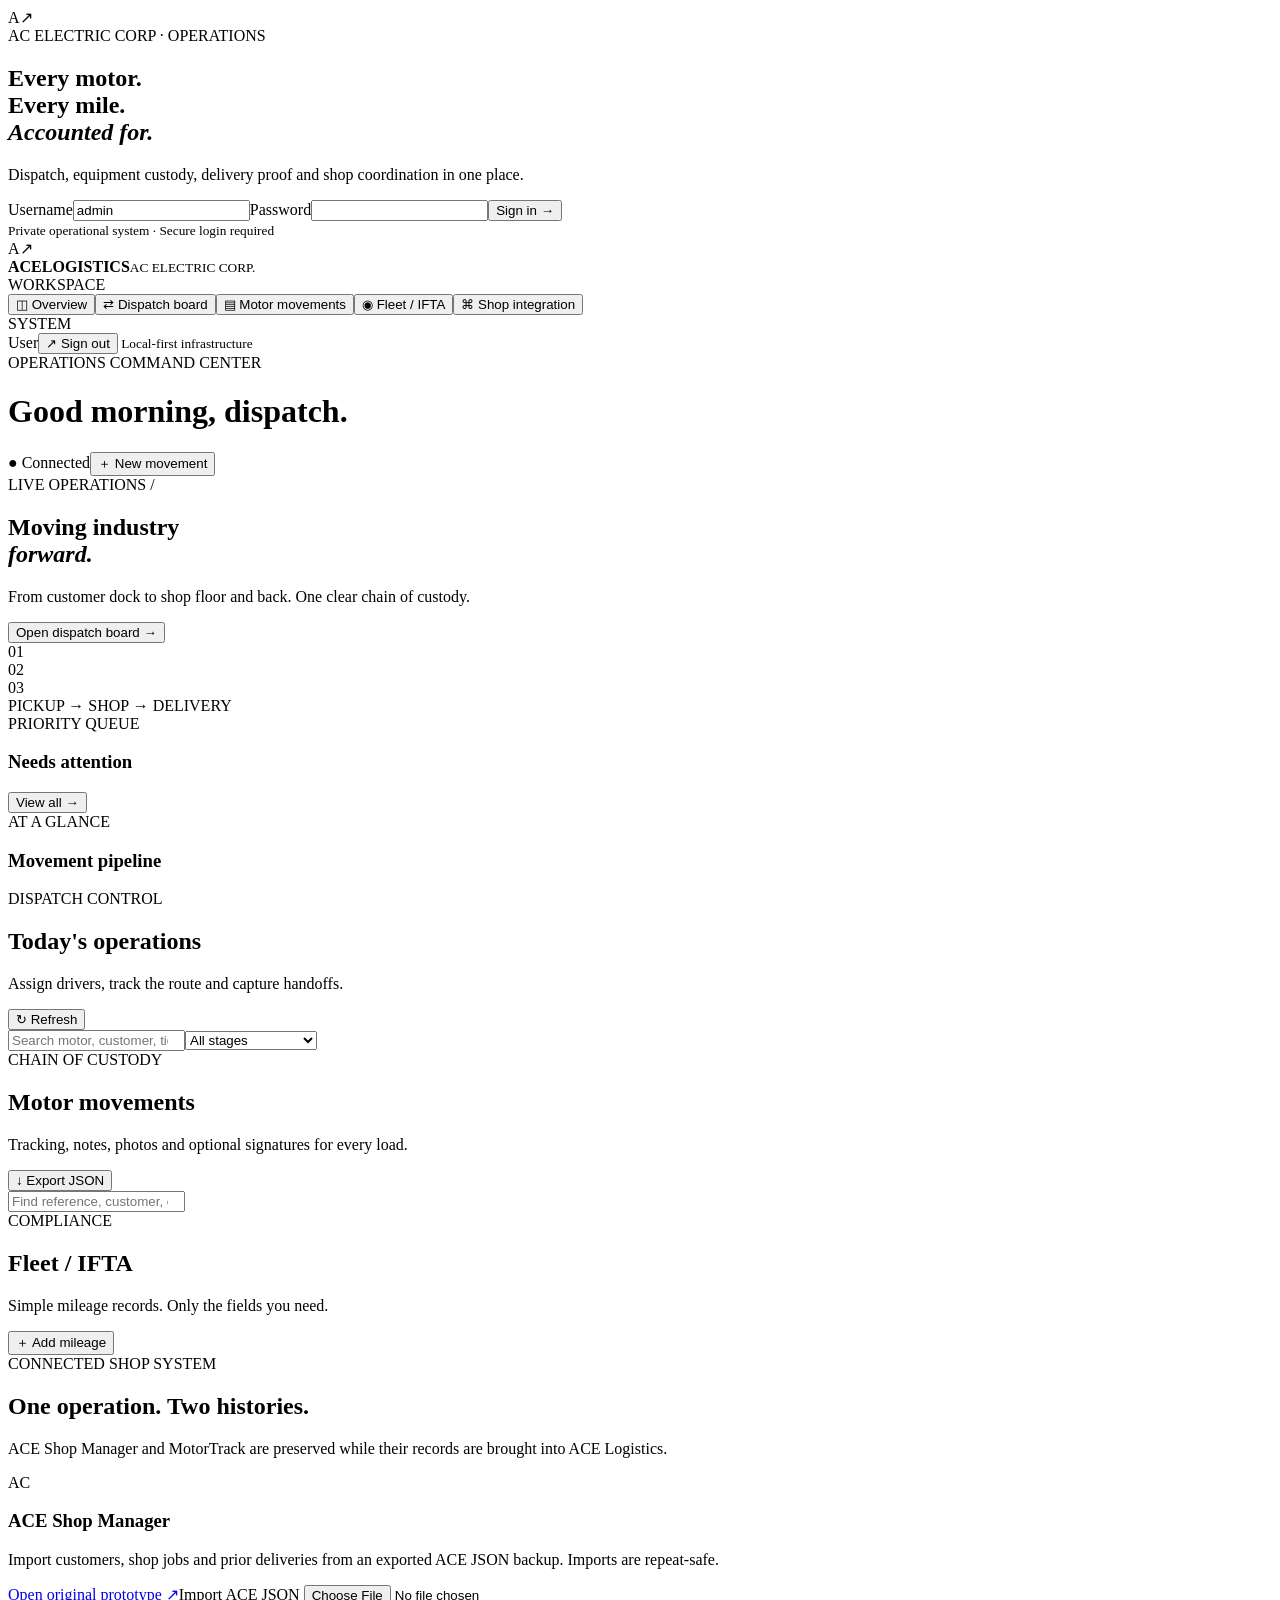
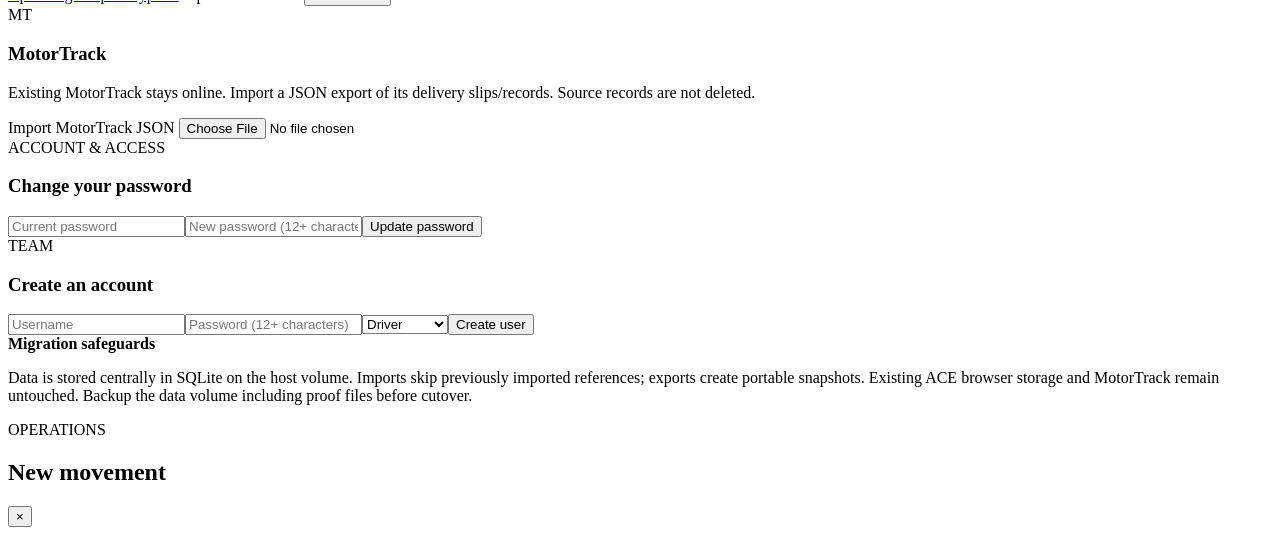
==== logistics/static/index.html @ e7359cd9 "Add ACE Logistics: static/index.html" ====
<!DOCTYPE html><html lang="en"><head><meta charset="utf-8"><meta name="viewport" content="width=device-width, initial-scale=1, viewport-fit=cover"><meta name="theme-color" content="#0b1528"><title>ACE Logistics | Motor Movements</title><link rel="manifest" href="manifest.json"><link rel="stylesheet" href="styles.css"></head>
<body>
<section id="login" class="login-screen"><div class="login-card"><div class="logo-big">A<span>↗</span></div><div class="eyebrow">AC ELECTRIC CORP · OPERATIONS</div><h1>Every motor.<br>Every mile.<br><em>Accounted for.</em></h1><p>Dispatch, equipment custody, delivery proof and shop coordination in one place.</p><form id="login-form"><label>Username<input name="username" value="admin" autocomplete="username" required></label><label>Password<input name="password" type="password" autocomplete="current-password" required></label><button class="accent" type="submit">Sign in <span>→</span></button></form><div id="login-msg" class="error"></div><small>Private operational system · Secure login required</small></div></section>
<div id="shell" class="shell hidden">
<aside class="sidebar"><div class="wordmark"><div class="logo">A<span>↗</span></div><div><strong>ACE<span>LOGISTICS</span></strong><small>AC ELECTRIC CORP.</small></div></div><div class="nav-label">WORKSPACE</div><nav id="nav"><button class="nav active" data-view="overview"><span class="nav-icon">◫</span> Overview</button><button class="nav" data-view="dispatch"><span class="nav-icon">⇄</span> Dispatch board</button><button class="nav" data-view="movements"><span class="nav-icon">▤</span> Motor movements</button><button class="nav" data-view="ifta"><span class="nav-icon">◉</span> Fleet / IFTA</button><button class="nav" data-view="connections"><span class="nav-icon">⌘</span> Shop integration</button></nav><div class="nav-label footer-label">SYSTEM</div><div class="sidebar-footer"><span id="whoami">User</span><button id="logout" title="Sign out">↗ Sign out</button><small><span class="pulse"></span> Local-first infrastructure</small></div></aside>
<main class="main"><header class="topbar"><div><div class="eyebrow" id="subtitle">OPERATIONS COMMAND CENTER</div><h1 id="page-title">Good morning, dispatch.</h1></div><div class="top-actions"><span id="connection" class="connection">● Connected</span><button id="add-button" class="accent">＋ New movement</button></div></header>
<div class="content">
<section class="page" data-page="overview"><div class="hero"><div><div class="eyebrow">LIVE OPERATIONS / <span id="today"></span></div><h2>Moving industry<br><em>forward.</em></h2><p>From customer dock to shop floor and back. One clear chain of custody.</p><button class="hero-action" data-go="dispatch">Open dispatch board →</button></div><div class="hero-art"><div class="route-graphic"><span>01<span class="route-dot"></span></span><div class="route-line"></div><span>02<span class="route-dot on"></span></span><div class="route-line"></div><span>03<span class="route-dot"></span></span></div><div class="route-caption">PICKUP <span>→</span> SHOP <span>→</span> DELIVERY</div></div></div><div class="metrics" id="metrics"></div><div class="two-columns"><div class="panel"><div class="panel-heading"><div><div class="eyebrow">PRIORITY QUEUE</div><h3>Needs attention</h3></div><button class="text-link" data-go="movements">View all →</button></div><div id="priority-list"></div></div><div class="panel"><div class="panel-heading"><div><div class="eyebrow">AT A GLANCE</div><h3>Movement pipeline</h3></div></div><div id="pipeline"></div></div></div></section>
<section class="page hidden" data-page="dispatch"><div class="section-heading"><div><div class="eyebrow">DISPATCH CONTROL</div><h2>Today's operations</h2><p>Assign drivers, track the route and capture handoffs.</p></div><button class="outlined" id="dispatch-refresh">↻ Refresh</button></div><div class="filters"><input id="dispatch-search" type="search" placeholder="Search motor, customer, ticket, driver..."><select id="dispatch-filter"><option value="">All stages</option><option>Scheduled</option><option>Dispatched</option><option>En Route Pickup</option><option>Picked Up</option><option>At Shop</option><option>Ready for Delivery</option><option>Out for Delivery</option><option>Delivered</option><option>Exception</option></select></div><div id="dispatch-board" class="dispatch-board"></div></section>
<section class="page hidden" data-page="movements"><div class="section-heading"><div><div class="eyebrow">CHAIN OF CUSTODY</div><h2>Motor movements</h2><p>Tracking, notes, photos and optional signatures for every load.</p></div><button class="outlined" id="export-data">↓ Export JSON</button></div><div class="filters"><input id="movement-search" type="search" placeholder="Find reference, customer, equipment..." /></div><div id="movement-table" class="panel table-wrap"></div></section>
<section class="page hidden" data-page="ifta"><div class="section-heading"><div><div class="eyebrow">COMPLIANCE</div><h2>Fleet / IFTA</h2><p>Simple mileage records. Only the fields you need.</p></div><button class="accent" id="new-ifta">＋ Add mileage</button></div><div id="ifta-list" class="panel"></div></section>
<section class="page hidden" data-page="connections"><div class="section-heading"><div><div class="eyebrow">CONNECTED SHOP SYSTEM</div><h2>One operation. Two histories.</h2><p>ACE Shop Manager and MotorTrack are preserved while their records are brought into ACE Logistics.</p></div></div><div class="integration-grid"><div class="panel integration"><span class="integration-icon">AC</span><h3>ACE Shop Manager</h3><p>Import customers, shop jobs and prior deliveries from an exported ACE JSON backup. Imports are repeat-safe.</p><a href="https://ddsheppard1984.github.io/ace-shop-manager/" target="_blank" rel="noopener noreferrer">Open original prototype ↗</a><label class="file-label">Import ACE JSON <input id="ace-import" type="file" accept="application/json,.json"></label></div><div class="panel integration"><span class="integration-icon">MT</span><h3>MotorTrack</h3><p>Existing MotorTrack stays online. Import a JSON export of its delivery slips/records. Source records are not deleted.</p><label class="file-label">Import MotorTrack JSON <input id="motortrack-import" type="file" accept="application/json,.json"></label></div></div><div class="panel"><div class="panel-heading"><div><div class="eyebrow">ACCOUNT & ACCESS</div><h3>Change your password</h3></div></div><form id="password-form" class="inline-form"><input type="password" name="current_password" placeholder="Current password" required><input type="password" name="new_password" placeholder="New password (12+ characters)" minlength="12" required><button class="outlined">Update password</button></form></div><div class="panel admin-only"><div class="panel-heading"><div><div class="eyebrow">TEAM</div><h3>Create an account</h3></div></div><form id="user-form" class="inline-form"><input name="username" placeholder="Username" required><input name="password" type="password" placeholder="Password (12+ characters)" minlength="12" required><select name="role"><option value="driver">Driver</option><option value="dispatcher">Dispatcher</option><option value="viewer">Viewer</option><option value="admin">Admin</option></select><button class="outlined">Create user</button></form></div><div class="panel small-note"><strong>Migration safeguards</strong><p>Data is stored centrally in SQLite on the host volume. Imports skip previously imported references; exports create portable snapshots. Existing ACE browser storage and MotorTrack remain untouched. Backup the data volume including proof files before cutover.</p></div></section>
</div></main></div>
<div id="modal" class="modal hidden"><div class="modal-shade" data-close></div><div class="modal-panel"><header><div><div class="eyebrow" id="modal-subtitle">OPERATIONS</div><h2 id="modal-title">New movement</h2></div><button class="close" data-close aria-label="Close dialog">×</button></header><div id="modal-body"></div></div></div><div id="toast" class="toast hidden"></div><script src="app.js" defer></script></body></html>
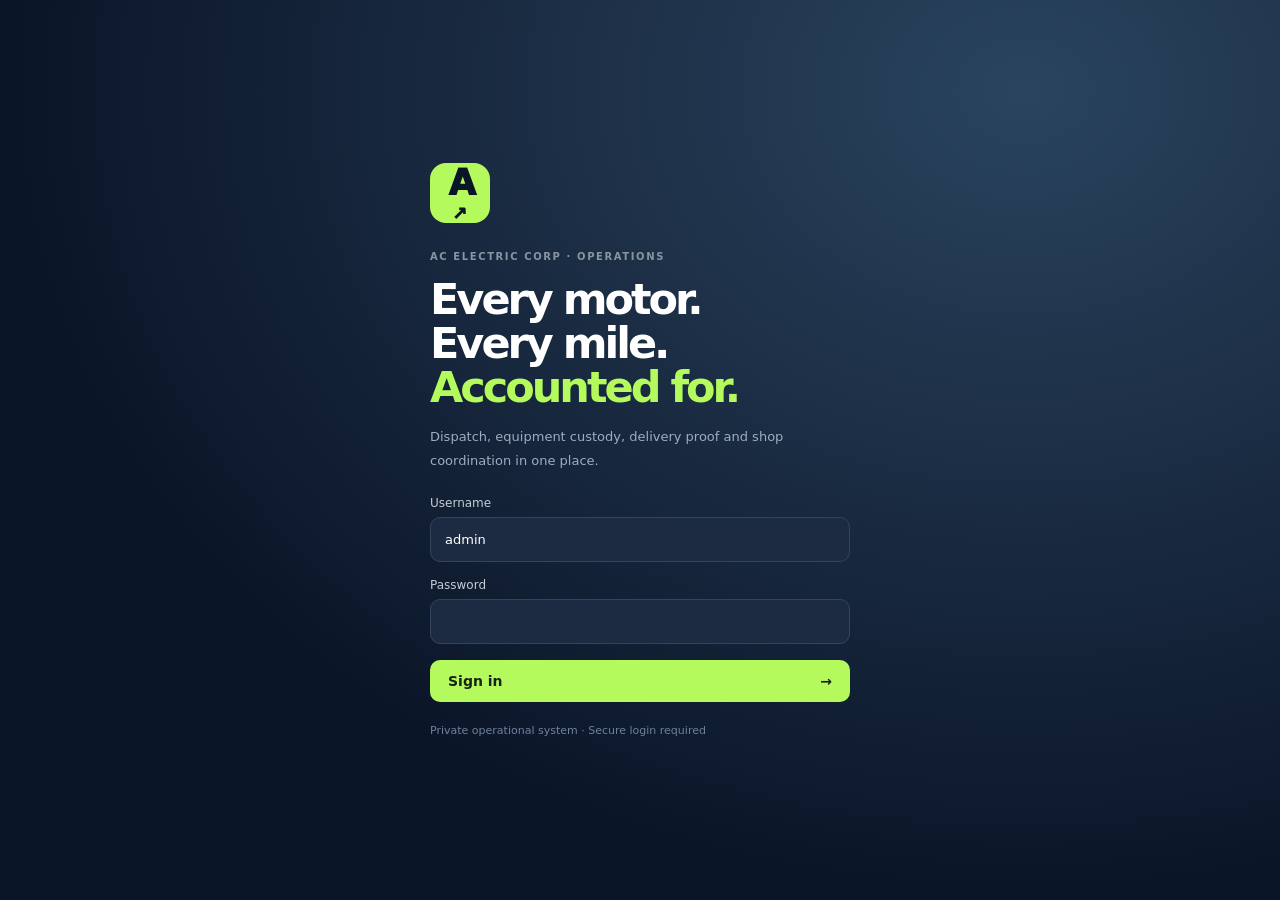
==== commit 3c430fcd: "Update password form to eight character minimum" ====
--- a/logistics/static/index.html
+++ b/logistics/static/index.html
@@ -9,6 +9,6 @@
 <section class="page hidden" data-page="dispatch"><div class="section-heading"><div><div class="eyebrow">DISPATCH CONTROL</div><h2>Today's operations</h2><p>Assign drivers, track the route and capture handoffs.</p></div><button class="outlined" id="dispatch-refresh">↻ Refresh</button></div><div class="filters"><input id="dispatch-search" type="search" placeholder="Search motor, customer, ticket, driver..."><select id="dispatch-filter"><option value="">All stages</option><option>Scheduled</option><option>Dispatched</option><option>En Route Pickup</option><option>Picked Up</option><option>At Shop</option><option>Ready for Delivery</option><option>Out for Delivery</option><option>Delivered</option><option>Exception</option></select></div><div id="dispatch-board" class="dispatch-board"></div></section>
 <section class="page hidden" data-page="movements"><div class="section-heading"><div><div class="eyebrow">CHAIN OF CUSTODY</div><h2>Motor movements</h2><p>Tracking, notes, photos and optional signatures for every load.</p></div><button class="outlined" id="export-data">↓ Export JSON</button></div><div class="filters"><input id="movement-search" type="search" placeholder="Find reference, customer, equipment..." /></div><div id="movement-table" class="panel table-wrap"></div></section>
 <section class="page hidden" data-page="ifta"><div class="section-heading"><div><div class="eyebrow">COMPLIANCE</div><h2>Fleet / IFTA</h2><p>Simple mileage records. Only the fields you need.</p></div><button class="accent" id="new-ifta">＋ Add mileage</button></div><div id="ifta-list" class="panel"></div></section>
-<section class="page hidden" data-page="connections"><div class="section-heading"><div><div class="eyebrow">CONNECTED SHOP SYSTEM</div><h2>One operation. Two histories.</h2><p>ACE Shop Manager and MotorTrack are preserved while their records are brought into ACE Logistics.</p></div></div><div class="integration-grid"><div class="panel integration"><span class="integration-icon">AC</span><h3>ACE Shop Manager</h3><p>Import customers, shop jobs and prior deliveries from an exported ACE JSON backup. Imports are repeat-safe.</p><a href="https://ddsheppard1984.github.io/ace-shop-manager/" target="_blank" rel="noopener noreferrer">Open original prototype ↗</a><label class="file-label">Import ACE JSON <input id="ace-import" type="file" accept="application/json,.json"></label></div><div class="panel integration"><span class="integration-icon">MT</span><h3>MotorTrack</h3><p>Existing MotorTrack stays online. Import a JSON export of its delivery slips/records. Source records are not deleted.</p><label class="file-label">Import MotorTrack JSON <input id="motortrack-import" type="file" accept="application/json,.json"></label></div></div><div class="panel"><div class="panel-heading"><div><div class="eyebrow">ACCOUNT & ACCESS</div><h3>Change your password</h3></div></div><form id="password-form" class="inline-form"><input type="password" name="current_password" placeholder="Current password" required><input type="password" name="new_password" placeholder="New password (12+ characters)" minlength="12" required><button class="outlined">Update password</button></form></div><div class="panel admin-only"><div class="panel-heading"><div><div class="eyebrow">TEAM</div><h3>Create an account</h3></div></div><form id="user-form" class="inline-form"><input name="username" placeholder="Username" required><input name="password" type="password" placeholder="Password (12+ characters)" minlength="12" required><select name="role"><option value="driver">Driver</option><option value="dispatcher">Dispatcher</option><option value="viewer">Viewer</option><option value="admin">Admin</option></select><button class="outlined">Create user</button></form></div><div class="panel small-note"><strong>Migration safeguards</strong><p>Data is stored centrally in SQLite on the host volume. Imports skip previously imported references; exports create portable snapshots. Existing ACE browser storage and MotorTrack remain untouched. Backup the data volume including proof files before cutover.</p></div></section>
+<section class="page hidden" data-page="connections"><div class="section-heading"><div><div class="eyebrow">CONNECTED SHOP SYSTEM</div><h2>One operation. Two histories.</h2><p>ACE Shop Manager and MotorTrack are preserved while their records are brought into ACE Logistics.</p></div></div><div class="integration-grid"><div class="panel integration"><span class="integration-icon">AC</span><h3>ACE Shop Manager</h3><p>Import customers, shop jobs and prior deliveries from an exported ACE JSON backup. Imports are repeat-safe.</p><a href="https://ddsheppard1984.github.io/ace-shop-manager/" target="_blank" rel="noopener noreferrer">Open original prototype ↗</a><label class="file-label">Import ACE JSON <input id="ace-import" type="file" accept="application/json,.json"></label></div><div class="panel integration"><span class="integration-icon">MT</span><h3>MotorTrack</h3><p>Existing MotorTrack stays online. Import a JSON export of its delivery slips/records. Source records are not deleted.</p><label class="file-label">Import MotorTrack JSON <input id="motortrack-import" type="file" accept="application/json,.json"></label></div></div><div class="panel"><div class="panel-heading"><div><div class="eyebrow">ACCOUNT & ACCESS</div><h3>Change your password</h3></div></div><form id="password-form" class="inline-form"><input type="password" name="current_password" placeholder="Current password" required><input type="password" name="new_password" placeholder="New password (8+ characters)" minlength="8" required><button class="outlined">Update password</button></form></div><div class="panel admin-only"><div class="panel-heading"><div><div class="eyebrow">TEAM</div><h3>Create an account</h3></div></div><form id="user-form" class="inline-form"><input name="username" placeholder="Username" required><input name="password" type="password" placeholder="Password (8+ characters)" minlength="8" required><select name="role"><option value="driver">Driver</option><option value="dispatcher">Dispatcher</option><option value="viewer">Viewer</option><option value="admin">Admin</option></select><button class="outlined">Create user</button></form></div><div class="panel small-note"><strong>Migration safeguards</strong><p>Data is stored centrally in SQLite on the host volume. Imports skip previously imported references; exports create portable snapshots. Existing ACE browser storage and MotorTrack remain untouched. Backup the data volume including proof files before cutover.</p></div></section>
 </div></main></div>
 <div id="modal" class="modal hidden"><div class="modal-shade" data-close></div><div class="modal-panel"><header><div><div class="eyebrow" id="modal-subtitle">OPERATIONS</div><h2 id="modal-title">New movement</h2></div><button class="close" data-close aria-label="Close dialog">×</button></header><div id="modal-body"></div></div></div><div id="toast" class="toast hidden"></div><script src="app.js" defer></script></body></html>
--- a/logistics/static/styles.css
+++ b/logistics/static/styles.css
@@ -0,0 +1 @@
+:root{--bg:#f4f6f8;--white:#fff;--ink:#101a2a;--muted:#7d8793;--line:#e7ebef;--navy:#0b1528;--green:#b5fa5c;--blue:#e8f1ff;--orange:#fff3df;--red:#ffe8e8;--radius:17px}*{box-sizing:border-box}html{font-family:Inter,ui-sans-serif,system-ui,-apple-system,BlinkMacSystemFont,"Segoe UI",sans-serif;color:var(--ink)}body{margin:0;background:var(--bg)}button,input,select,textarea{font:inherit}button{cursor:pointer}button:disabled{opacity:.5;cursor:not-allowed}.hidden{display:none!important}.shell{display:flex;min-height:100vh}.sidebar{width:250px;background:var(--navy);color:#f8fbff;min-height:100vh;display:flex;flex-direction:column;padding:30px 15px 22px;position:sticky;top:0;height:100vh;flex-shrink:0}.wordmark{display:flex;align-items:center;gap:13px;padding:0 12px 38px}.logo,.logo-big{display:grid;place-items:center;font-weight:950;letter-spacing:-.12em;background:var(--green);color:var(--navy)}.logo{width:43px;height:43px;border-radius:12px;font-size:25px}.logo span,.logo-big span{font-size:18px;margin-left:-5px}.wordmark strong{font-size:16px;letter-spacing:-.06em}.wordmark strong span{color:var(--green)}.wordmark small{display:block;color:#8998aa;font-size:9px;letter-spacing:.13em;margin-top:3px}.nav-label{font-size:10px;letter-spacing:.18em;color:#718098;padding:0 15px 14px;font-weight:800}nav{display:grid;gap:5px}.nav{background:transparent;border:0;color:#aeb9c7;display:flex;align-items:center;gap:14px;padding:13px 14px;border-radius:11px;text-align:left;font-size:13px;font-weight:650;min-height:45px}.nav.active,.nav:hover{background:#27354a;color:#fff}.nav.active .nav-icon{color:var(--green)}.nav-icon{font-size:20px;width:24px;text-align:center}.footer-label{margin-top:auto;padding-top:30px}.sidebar-footer{padding:0 14px;display:flex;flex-direction:column;gap:12px;font-size:13px}.sidebar-footer button{border:0;text-align:left;background:none;color:#a5b2c2;padding:0}.sidebar-footer small{color:#7c8da4}.pulse{display:inline-block;width:7px;height:7px;border-radius:50%;background:var(--green);margin-right:5px}.main{flex:1;min-width:0}.topbar{min-height:103px;border-bottom:1px solid var(--line);display:flex;align-items:center;justify-content:space-between;gap:20px;padding:20px 39px;background:#fff}.eyebrow{font-size:10px;letter-spacing:.16em;font-weight:850;color:#8994a2}.topbar h1{font-size:22px;letter-spacing:-.04em;margin:7px 0 0}.top-actions{display:flex;gap:18px;align-items:center}.connection{font-size:11px;color:#417d47;font-weight:700}.accent{background:var(--green);color:#172316;border:0;border-radius:10px;padding:13px 18px;font-size:12px;font-weight:850;white-space:nowrap}.accent:hover{background:#a0ee40}.outlined{border:1px solid #cbd3dc;background:#fff;border-radius:10px;padding:12px 15px;font-size:12px;font-weight:800;color:var(--ink)}.content{padding:30px 38px;max-width:1700px;margin:auto}.page{display:block}.hero{border-radius:20px;background:var(--navy);color:#fff;min-height:270px;padding:36px 41px;display:flex;justify-content:space-between;gap:25px;overflow:hidden}.hero .eyebrow{color:#b2c3d5}.hero h2{font-size:clamp(30px,3vw,46px);line-height:1.08;letter-spacing:-.065em;margin:19px 0 12px}.hero h2 em{color:var(--green);font-style:normal}.hero p{font-size:12px;color:#aab9c8;max-width:360px;line-height:1.7}.hero-action{border:0;background:none;color:var(--green);padding:15px 0 0;font-weight:800;font-size:12px}.hero-art{align-self:center;width:40%;min-width:230px}.route-graphic{display:flex;align-items:center;justify-content:center;gap:0}.route-graphic>span{color:var(--green);font-size:12px;font-weight:800;display:flex;flex-direction:column;align-items:center;gap:10px}.route-dot{width:17px;height:17px;border-radius:50%;border:4px solid var(--green);background:var(--navy)}.route-dot.on{background:var(--green);box-shadow:0 0 0 9px #b5fa5c1a}.route-line{height:2px;background:repeating-linear-gradient(90deg,#80a65c 0 7px,transparent 7px 13px);width:30%;margin-top:20px}.route-caption{text-align:center;letter-spacing:.12em;font-size:9px;margin-top:30px;color:#98a8bb}.route-caption span{padding:0 14px;color:var(--green)}.metrics{display:grid;grid-template-columns:repeat(5,minmax(0,1fr));gap:13px;margin:20px 0}.metric{background:#fff;border:1px solid var(--line);border-radius:var(--radius);padding:20px}.metric .name{font-size:11px;color:#84909b;font-weight:700;white-space:nowrap}.metric .value{font-size:32px;font-weight:850;letter-spacing:-.07em;margin-top:9px}.metric .foot{font-size:10px;color:#82909b;margin-top:9px}.two-columns{display:grid;grid-template-columns:1.3fr 1fr;gap:16px}.panel{background:#fff;border:1px solid var(--line);border-radius:var(--radius);padding:22px;margin-bottom:16px}.panel-heading{display:flex;align-items:center;justify-content:space-between;gap:10px;margin-bottom:20px}.panel h3{font-size:17px;letter-spacing:-.04em;margin:8px 0 0}.text-link{color:#3b6847;border:0;background:none;font-weight:800;font-size:11px}.queue-item{border-top:1px solid var(--line);padding:14px 0;display:flex;justify-content:space-between;align-items:center;gap:10px;cursor:pointer}.queue-item:first-child{border-top:0}.queue-item b{font-size:12px}.queue-item small{display:block;color:var(--muted);font-size:11px;margin-top:5px}.badge{font-size:10px;font-weight:800;border-radius:30px;background:#eef1f6;padding:7px 9px;white-space:nowrap;color:#5d6877}.badge.red{background:var(--red);color:#a23636}.badge.green{background:#ecf9e3;color:#497b31}.badge.blue{background:var(--blue);color:#38699d}.badge.orange{background:var(--orange);color:#aa712c}.progress-row{margin:0 0 18px}.progress-head{display:flex;justify-content:space-between;font-size:12px;font-weight:750;margin-bottom:8px}.bar{height:7px;background:#ecf0f3;border-radius:30px;overflow:hidden}.bar span{display:block;height:100%;background:#91c85c;border-radius:20px}.section-heading{display:flex;justify-content:space-between;align-items:center;gap:20px;margin:6px 0 24px}.section-heading h2{margin:8px 0;font-size:29px;letter-spacing:-.06em}.section-heading p{margin:0;color:#87919e;font-size:12px}.filters{display:flex;gap:12px;margin-bottom:19px}.filters input{flex:1}.filters input,.filters select,.inline-form input,.inline-form select,form label input,.field input,.field select,.field textarea,.field textarea{border:1px solid #dce2e9;background:white;border-radius:10px;padding:12px;font-size:13px;outline-color:#84c96c;min-width:0}.dispatch-board{display:grid;grid-template-columns:repeat(3,minmax(0,1fr));gap:14px}.movement-card{background:#fff;border-radius:15px;border:1px solid var(--line);padding:20px;cursor:pointer;transition:transform .12s,box-shadow .12s}.movement-card:hover{transform:translateY(-2px);box-shadow:0 7px 20px #152f4420}.movement-card .reference{font-size:11px;color:#8893a0;font-weight:750}.movement-card h3{font-size:17px;margin:10px 0 5px;letter-spacing:-.04em}.movement-card p{font-size:12px;color:#7d8894;line-height:1.6}.card-top{display:flex;justify-content:space-between;align-items:center;gap:5px}.card-bottom{border-top:1px solid #edf0f2;padding-top:14px;margin-top:17px;display:flex;justify-content:space-between;gap:8px;font-size:11px;color:#697789}.table-wrap{overflow-x:auto}table{width:100%;border-collapse:collapse;font-size:12px;text-align:left}th{padding:13px 12px;color:#83919e;font-size:10px;letter-spacing:.08em;text-transform:uppercase;border-bottom:1px solid var(--line)}td{padding:15px 12px;border-bottom:1px solid var(--line)}tr[data-id]{cursor:pointer}tr[data-id]:hover{background:#f6faf5}td strong{font-weight:800}.empty{color:#8793a0;font-size:13px;padding:30px 0;text-align:center}.integration-grid{display:grid;grid-template-columns:1fr 1fr;gap:16px}.integration{display:flex;flex-direction:column;align-items:flex-start;gap:9px}.integration h3{margin:4px 0}.integration p{font-size:12px;color:var(--muted);line-height:1.7}.integration a{color:#345d36;font-size:12px}.integration-icon{display:grid;place-items:center;background:#eaf4de;width:42px;height:42px;border-radius:11px;font-weight:900}.file-label{margin-top:12px;background:var(--navy);color:#fff;border-radius:9px;padding:11px 14px;font-weight:750;font-size:12px;cursor:pointer}.file-label input{display:none}.inline-form{display:flex;gap:10px;flex-wrap:wrap}.inline-form input{flex:1;min-width:170px}.inline-form button{white-space:nowrap}.small-note p{font-size:12px;color:var(--muted);line-height:1.8}.modal{position:fixed;inset:0;z-index:50;display:flex;justify-content:flex-end}.modal-shade{position:absolute;inset:0;background:#071423b8}.modal-panel{background:#fff;position:relative;width:min(600px,100vw);height:100%;overflow:auto;padding:24px 26px;box-shadow:-12px 0 40px #0003}.modal-panel header{display:flex;justify-content:space-between;gap:10px;align-items:flex-start;border-bottom:1px solid var(--line);padding-bottom:18px;margin-bottom:20px}.modal-panel h2{margin:8px 0 0;font-size:25px;letter-spacing:-.06em}.close{background:#eff2f4;border:0;border-radius:50%;width:35px;height:35px;font-size:22px}.form-grid{display:grid;grid-template-columns:1fr 1fr;gap:14px}.field{display:flex;flex-direction:column;gap:7px;font-size:11px;color:#77828f;font-weight:750}.field.wide{grid-column:1/-1}.field textarea{min-height:80px;resize:vertical}.form-actions{display:flex;justify-content:flex-end;gap:12px;margin-top:20px}.detail-title{font-size:17px;font-weight:800;margin:10px 0}.detail-row{border-bottom:1px solid var(--line);padding:11px 0;font-size:12px;display:flex;justify-content:space-between;gap:10px}.detail-row span:first-child{color:#87919b}.detail-row span:last-child{text-align:right}.detail-actions{margin:22px 0;display:grid;gap:12px}.detail-actions select,.detail-actions textarea,.detail-actions input{padding:12px;border:1px solid var(--line);border-radius:10px;width:100%}.detail-actions textarea{min-height:75px}.detail-actions button{justify-self:start}.event{border-left:2px solid #b4e47e;padding:0 0 17px 18px;margin-left:6px;font-size:12px}.event small{display:block;color:var(--muted);margin-top:5px}.proof-img{width:90px;height:90px;object-fit:cover;border:1px solid var(--line);border-radius:10px}.proof-grid{display:flex;gap:10px;flex-wrap:wrap}.login-screen{min-height:100vh;background:radial-gradient(ellipse at 80% 10%,#2a445e,#0b1528 70%);display:grid;place-items:center;padding:24px}.login-card{width:min(420px,100%);color:white}.logo-big{width:60px;height:60px;border-radius:16px;font-size:35px;margin-bottom:28px}.login-card h1{font-size:43px;line-height:1.02;letter-spacing:-.07em;margin:16px 0}.login-card h1 em{font-style:normal;color:var(--green)}.login-card p{font-size:13px;color:#9dadc1;line-height:1.8;margin-bottom:24px}.login-card form{display:grid;gap:16px}.login-card label{font-size:12px;display:grid;gap:7px;color:#c3cdd7}.login-card input{background:#1d2b42;border:1px solid #33445e;color:#fff;width:100%;padding:14px;border-radius:10px}.login-card button{display:flex;justify-content:space-between;font-size:14px}.login-card small{display:block;font-size:11px;color:#6e839b;margin-top:22px}.error{color:#f8a9a9;font-size:12px;margin-top:12px}.toast{position:fixed;bottom:20px;right:20px;background:#10283b;color:#fff;padding:14px 20px;border-radius:11px;z-index:100;box-shadow:0 7px 24px #0003;font-size:12px}.toast.bad{background:#9e3333}.status-row{display:flex;gap:12px;align-items:center}.upload-label{display:inline-block;padding:12px;border:1px dashed #acb7bf;border-radius:9px;cursor:pointer;color:#506170;font-size:12px}.upload-label input{display:none}.sig-canvas{display:block;touch-action:none;width:100%;height:130px;border:1px solid #d7e0e7;border-radius:10px}.off-note{font-size:11px;color:#965d17;background:#fff4d9;padding:10px;border-radius:8px;margin-bottom:12px}@media(max-width:1100px){.metrics{grid-template-columns:repeat(3,minmax(0,1fr))}.dispatch-board{grid-template-columns:repeat(2,minmax(0,1fr))}.two-columns{grid-template-columns:1fr}}@media(max-width:740px){.shell{display:block}.sidebar{width:100%;height:auto;min-height:unset;position:sticky;z-index:8;padding:12px 12px 8px}.wordmark{padding:0 4px 10px}.wordmark strong{font-size:14px}.logo{width:34px;height:34px;font-size:21px}.sidebar .nav-label,.sidebar-footer{display:none}nav{display:flex;overflow-x:auto;gap:2px;scrollbar-width:none}nav .nav{white-space:nowrap;padding:10px;font-size:11px;min-height:36px}.nav-icon{font-size:16px;width:15px}.topbar{padding:18px;min-height:80px}.topbar h1{font-size:18px}.topbar .eyebrow{font-size:8px}.top-actions{gap:8px}.connection{display:none}.accent{padding:12px;font-size:11px}.content{padding:16px}.hero{min-height:210px;padding:22px}.hero-art{display:none}.hero h2{font-size:36px}.metrics{grid-template-columns:repeat(2,minmax(0,1fr));gap:9px}.metric{padding:15px}.metric .value{font-size:26px}.metric .name{font-size:10px}.two-columns,.integration-grid,.dispatch-board{grid-template-columns:1fr}.section-heading{align-items:flex-start}.section-heading h2{font-size:24px}.filters{flex-direction:column}.panel{padding:18px}.form-grid{grid-template-columns:1fr}.field.wide{grid-column:auto}.modal-panel{padding:19px 15px}.inline-form{flex-direction:column}.inline-form input{min-width:100%}}
